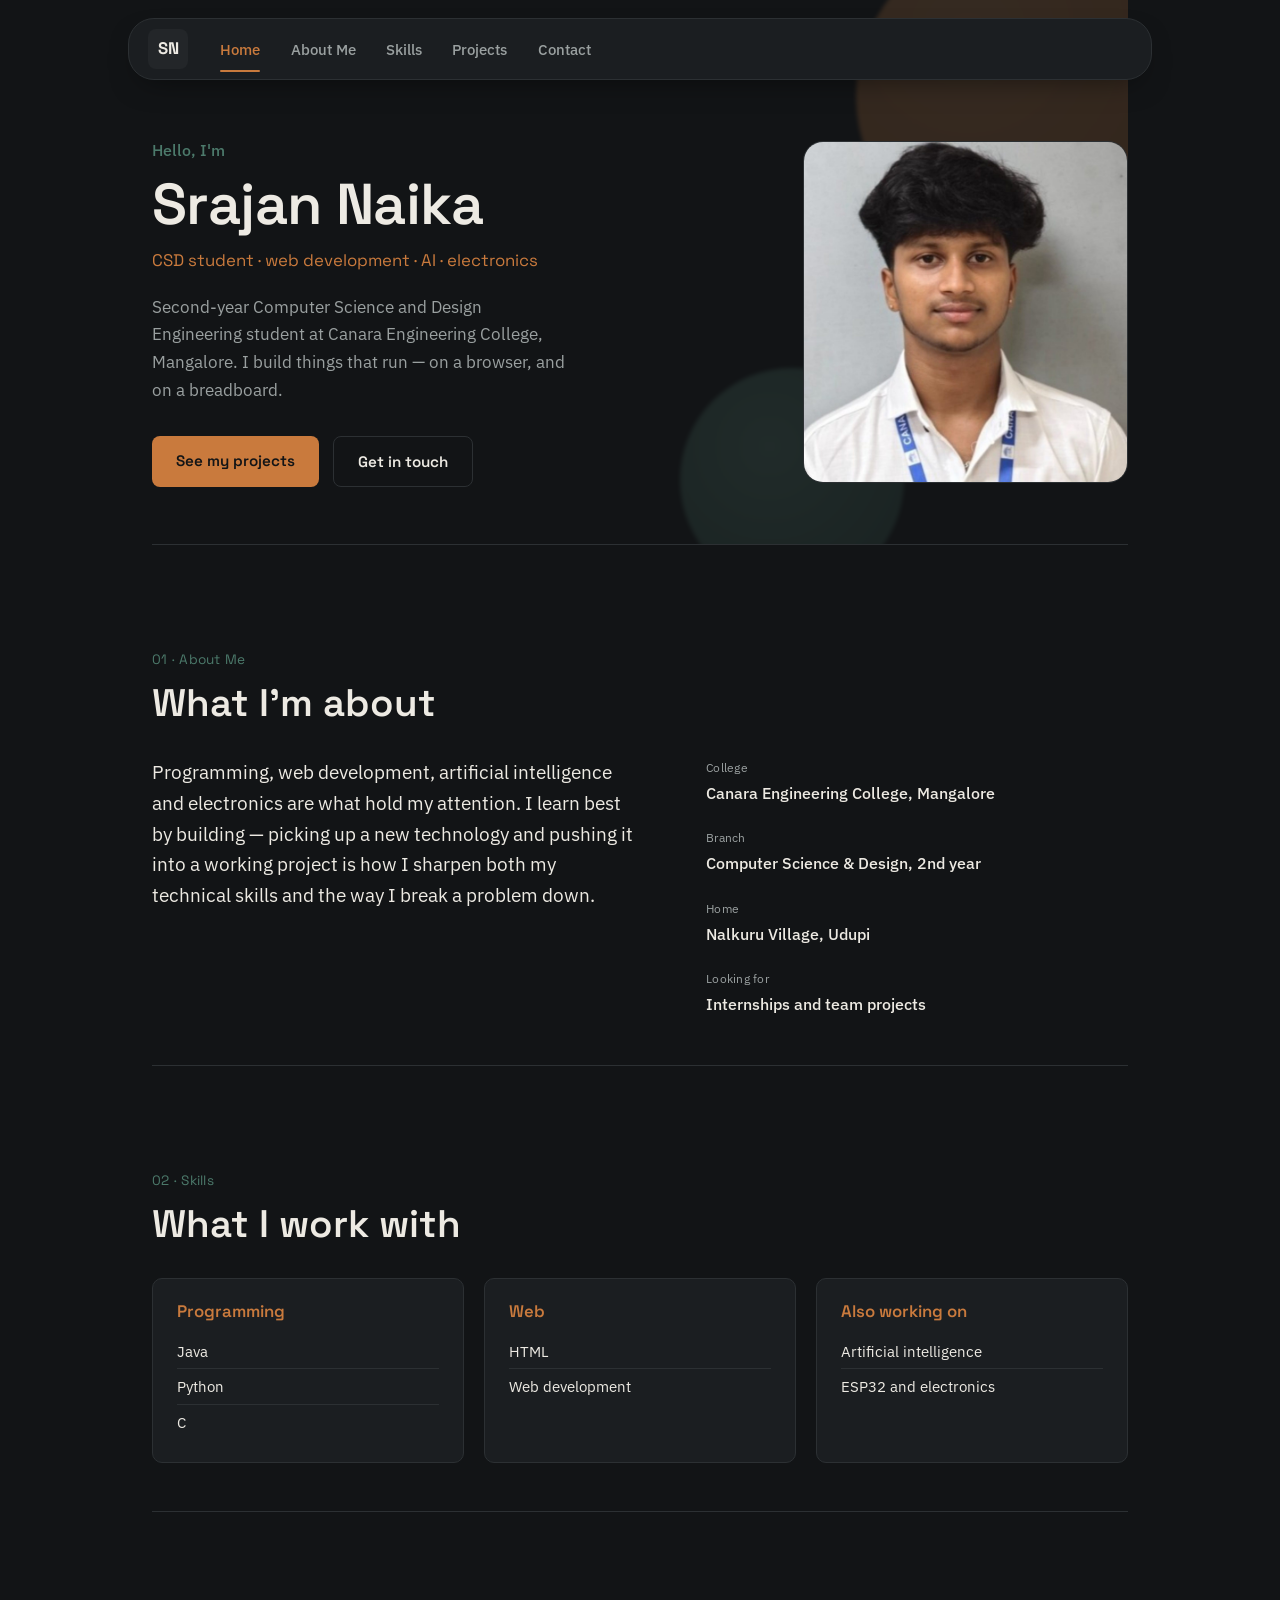
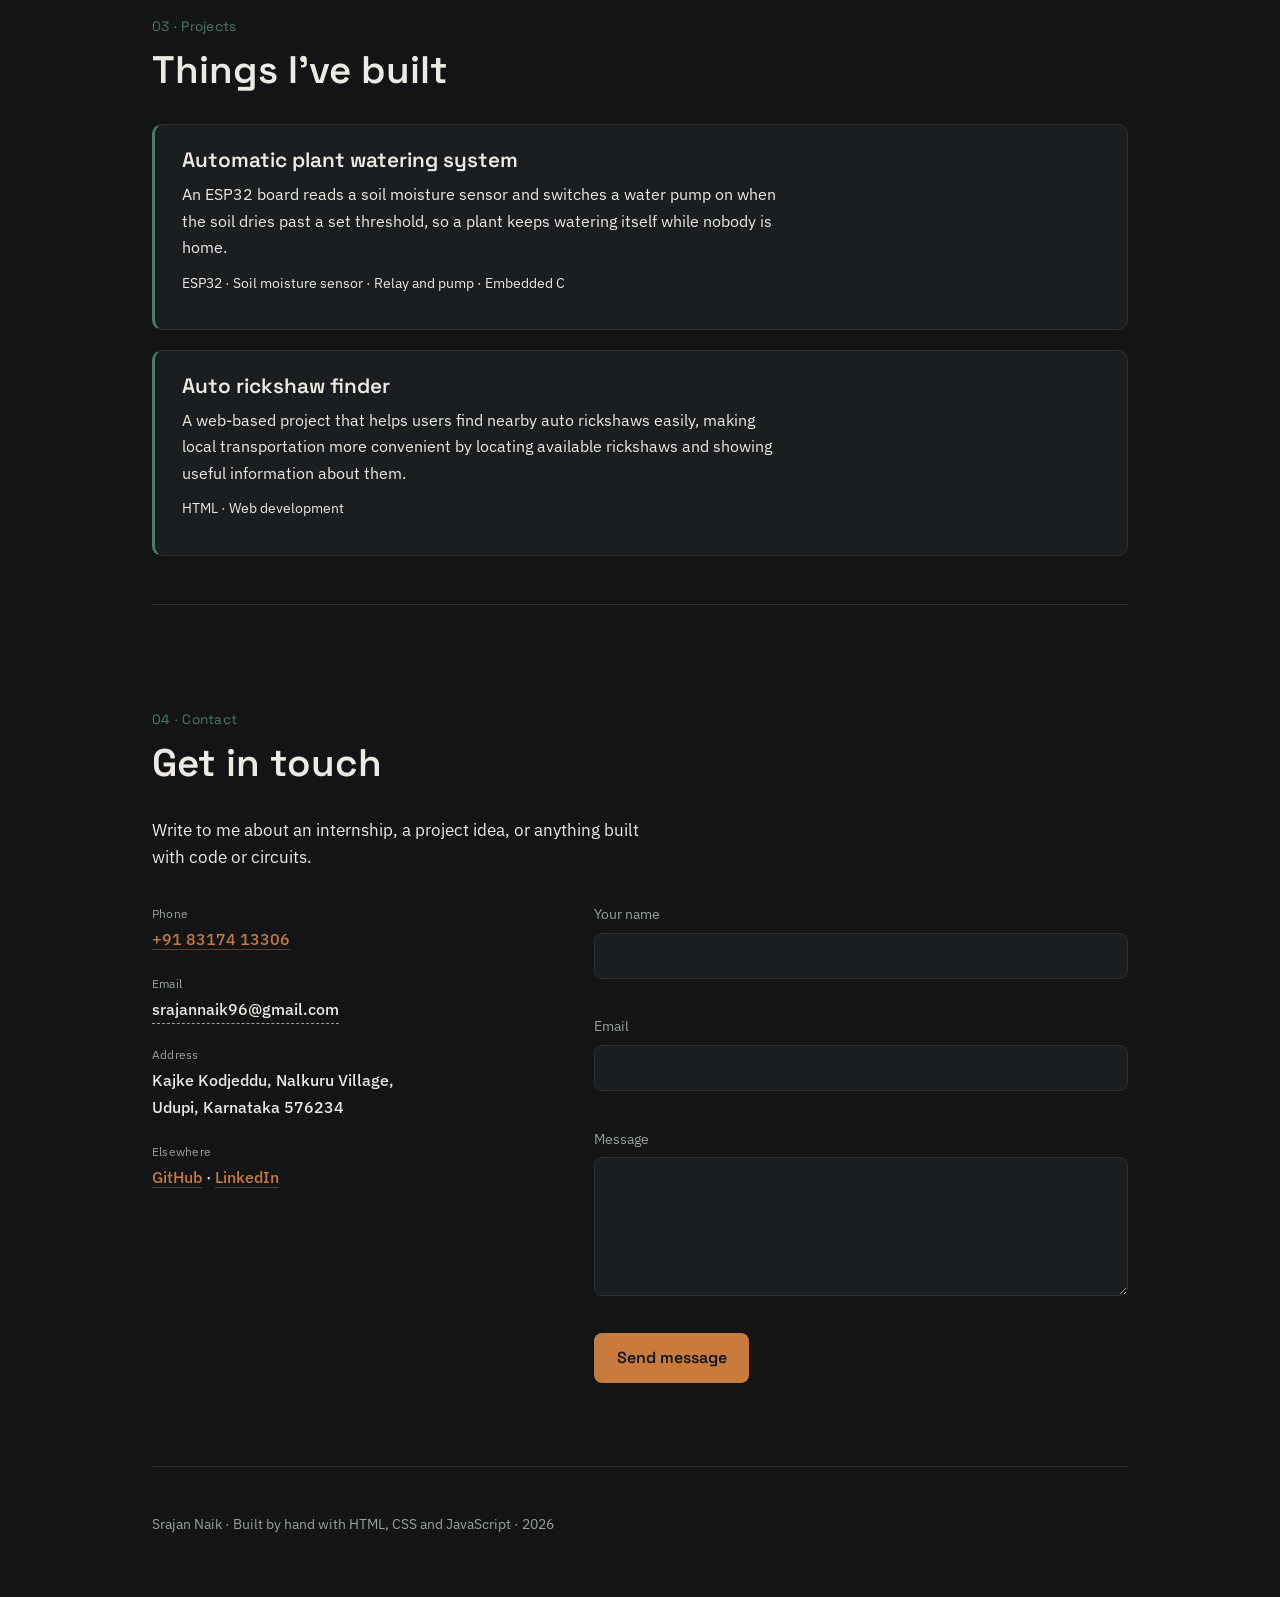
==== webdev-L2-Personal Portfolio/index.html @ 7e242147 "Add files via upload" ====
<!DOCTYPE html>
<html lang="en">

<head>
    <meta charset="UTF-8" />
    <meta name="viewport" content="width=device-width, initial-scale=1" />
    <title>Srajan Naik — Computer Science &amp; Design student</title>
    <meta name="description"
        content="Portfolio of Srajan Naik, second-year Computer Science and Design student at Canara Engineering College, Mangalore. Web development, AI and electronics projects." />
    <link rel="preconnect" href="https://fonts.googleapis.com" />
    <link rel="preconnect" href="https://fonts.gstatic.com" crossorigin />
    <link
        href="https://fonts.googleapis.com/css2?family=Space+Grotesk:wght@500;600;700&family=IBM+Plex+Sans:wght@400;500;600&display=swap"
        rel="stylesheet" />
    <link rel="stylesheet" href="style.css" />
</head>

<body>

    <a class="skip" href="#home">Skip to content</a>

    <!-- ============ FLOATING NAVBAR ============ -->
    <header class="navwrap">
        <nav class="navbar" aria-label="Main">
            <a class="brand" href="#home">SN</a>

            <ul class="navlinks" id="navlinks">
                <li><a href="#home" class="active">Home</a></li>
                <li><a href="#about">About Me</a></li>
                <li><a href="#skills">Skills</a></li>
                <li><a href="#projects">Projects</a></li>
                <li><a href="#contact">Contact</a></li>
            </ul>

            <button class="menu-btn" id="menuBtn" aria-expanded="false" aria-controls="navlinks">
                <span class="bar"></span><span class="bar"></span><span class="bar"></span>
                <span class="sr">Menu</span>
            </button>
        </nav>
    </header>

    <main>

        <!-- ============ HOME / HERO ============ -->
        <section id="home" class="hero">
            <div class="hero-blob" aria-hidden="true">
                <span class="blob blob-a"></span>
                <span class="blob blob-b"></span>
            </div>

            <div class="hero-grid">
                <div class="hero-text">
                    <p class="hello">Hello, I'm</p>
                    <h1 class="hero-name">Srajan Naika</h1>
                    <p class="hero-role">CSD student · web development · AI · electronics</p>
                    <p class="hero-sub">
                        Second-year Computer Science and Design Engineering student at Canara
                        Engineering College, Mangalore. I build things that run — on a browser,
                        and on a breadboard.
                    </p>
                    <div class="hero-actions">
                        <a class="cta" href="#projects">See my projects</a>
                        <a class="cta ghost" href="#contact">Get in touch</a>
                    </div>
                </div>

                <img class="hero-photo" src="image.jpeg" alt="Portrait of Srajan Naika" />
            </div>
        </section>

        <!-- ============ ABOUT ============ -->
        <section id="about">
            <p class="eyebrow">01 · About Me</p>
            <h2>What I'm about</h2>
            <div class="about-grid">
                <p class="lede">
                    Programming, web development, artificial intelligence and electronics
                    are what hold my attention. I learn best by building — picking up a new
                    technology and pushing it into a working project is how I sharpen both
                    my technical skills and the way I break a problem down.
                </p>
                <dl class="facts">
                    <div>
                        <dt>College</dt>
                        <dd>Canara Engineering College, Mangalore</dd>
                    </div>
                    <div>
                        <dt>Branch</dt>
                        <dd>Computer Science &amp; Design, 2nd year</dd>
                    </div>
                    <div>
                        <dt>Home</dt>
                        <dd>Nalkuru Village, Udupi</dd>
                    </div>
                    <div>
                        <dt>Looking for</dt>
                        <dd>Internships and team projects</dd>
                    </div>
                </dl>
            </div>
        </section>

        <!-- ============ SKILLS ============ -->
        <section id="skills">
            <p class="eyebrow">02 · Skills</p>
            <h2>What I work with</h2>
            <div class="skill-grid">
                <article class="skill-card">
                    <h3>Programming</h3>
                    <ul>
                        <li>Java</li>
                        <li>Python</li>
                        <li>C</li>
                    </ul>
                </article>
                <article class="skill-card">
                    <h3>Web</h3>
                    <ul>
                        <li>HTML</li>
                        <li>Web development</li>
                    </ul>
                </article>
                <article class="skill-card">
                    <h3>Also working on</h3>
                    <ul>
                        <li>Artificial intelligence</li>
                        <li>ESP32 and electronics</li>
                    </ul>
                </article>
            </div>
        </section>

        <!-- ============ PROJECTS ============ -->
        <section id="projects">
            <p class="eyebrow">03 · Projects</p>
            <h2>Things I've built</h2>

            <ol class="projects">
                <li class="project">
                    <h3>Automatic plant watering system</h3>
                    <p>An ESP32 board reads a soil moisture sensor and switches a water pump
                        on when the soil dries past a set threshold, so a plant keeps watering
                        itself while nobody is home.</p>
                    <p class="stack">ESP32 · Soil moisture sensor · Relay and pump · Embedded C</p>
                </li>

                <li class="project">
                    <h3>Auto rickshaw finder</h3>
                    <p>A web-based project that helps users find nearby auto rickshaws
                        easily, making local transportation more convenient by locating
                        available rickshaws and showing useful information about them.</p>
                    <p class="stack">HTML · Web development</p>
                </li>

                <!-- ADD MORE PROJECTS: copy this block, fill it in, delete the comment markers
      <li class="project">
        <h3>Project name</h3>
        <p>One or two sentences on what it does and who it is for.</p>
        <p class="stack">Tools · you · used</p>
        <a class="go" href="https://github.com/yourusername/repo">View code</a>
      </li>
      -->
            </ol>
        </section>

        <!-- ============ CONTACT ============ -->
        <section id="contact">
            <p class="eyebrow">04 · Contact</p>
            <h2>Get in touch</h2>
            <p class="lede small">Write to me about an internship, a project idea, or anything built with code or
                circuits.</p>

            <div class="contact-grid">
                <dl class="facts">
                    <div>
                        <dt>Phone</dt>
                        <dd><a href="tel:+918317413306">+91 83174 13306</a></dd>
                    </div>
                    <div>
                        <dt>Email</dt>
                        <dd><button class="mail" id="copyMail"
                                data-mail="srajannaik96@gmail.com">srajannaik96@gmail.com</button></dd>
                    </div>
                    <div>
                        <dt>Address</dt>
                        <dd>Kajke Kodjeddu, Nalkuru Village,<br />Udupi, Karnataka 576234</dd>
                    </div>
                    <div>
                        <dt>Elsewhere</dt>
                        <dd><a href="https://github.com/Srajan-Naik">GitHub</a> · <a
                                href="https://www.linkedin.com/in/srajan-naika-69b768383/">LinkedIn</a></dd>
                    </div>
                </dl>

                <form class="form" id="contactForm" novalidate>
                    <label>Your name
                        <input type="text" name="name" required />
                        <span class="err" data-for="name"></span>
                    </label>
                    <label>Email
                        <input type="email" name="email" required />
                        <span class="err" data-for="email"></span>
                    </label>
                    <label>Message
                        <textarea name="message" rows="5" required></textarea>
                        <span class="err" data-for="message"></span>
                    </label>
                    <button type="submit" class="send">Send message</button>
                    <p class="status" id="formStatus" role="status"></p>
                </form>
            </div>
        </section>

        <footer>
            <p>Srajan Naik · Built by hand with HTML, CSS and JavaScript · 2026</p>
        </footer>
    </main>

    <script src="script.js"></script>
</body>

</html>
---- webdev-L2-Personal Portfolio/style.css ----
/* ============================================================
   Portfolio stylesheet — PCB / circuit-inspired dark theme
   Palette: ink #121416 · panel #1B1E21 · copper #C97A3D
            circuit #4C7A6B · paper #EDEAE3 · muted #9AA0A0
   Type: Space Grotesk (headings) + IBM Plex Sans (body)
   ============================================================ */

:root {
    --ink: #121416;
    --panel: #1B1E21;
    --panel-2: #232629;
    --copper: #C97A3D;
    --circuit: #4C7A6B;
    --paper: #EDEAE3;
    --muted: #9AA0A0;
    --line: #2C3033;

    --nav-h: 4.5rem;
    --radius: 10px;
    --radius-lg: 26px;
}

* {
    box-sizing: border-box
}

html {
    scroll-behavior: smooth;
    scroll-padding-top: 6.5rem
}

body {
    margin: 0;
    background: var(--ink);
    color: var(--paper);
    font-family: "IBM Plex Sans", system-ui, -apple-system, Segoe UI, Roboto, sans-serif;
    font-size: 1rem;
    line-height: 1.65;
    -webkit-font-smoothing: antialiased;
}

h1,
h2,
h3 {
    font-family: "Space Grotesk", system-ui, sans-serif;
    font-weight: 600;
    line-height: 1.15;
    margin: 0;
}

a {
    color: var(--copper);
    text-decoration: none;
    border-bottom: 1px solid rgba(201, 122, 61, .4)
}

a:hover {
    border-bottom-color: var(--copper)
}

:focus-visible {
    outline: 2px solid var(--copper);
    outline-offset: 3px
}

.sr,
.skip {
    position: absolute;
    width: 1px;
    height: 1px;
    overflow: hidden;
    clip: rect(0 0 0 0)
}

.skip:focus {
    position: fixed;
    top: .6rem;
    left: .6rem;
    width: auto;
    height: auto;
    clip: auto;
    background: var(--paper);
    color: var(--ink);
    padding: .5rem .9rem;
    z-index: 60;
    border-radius: 6px;
}

/* ---------------- Floating navbar ---------------- */

.navwrap {
    position: fixed;
    top: 1.1rem;
    left: 0;
    right: 0;
    display: flex;
    justify-content: center;
    z-index: 50;
    padding: 0 1.2rem;
}

.navbar {
    width: 100%;
    max-width: 64rem;
    display: flex;
    align-items: center;
    gap: 1.5rem;
    background: var(--panel);
    border: 1px solid var(--line);
    border-radius: var(--radius-lg);
    padding: .65rem .9rem .65rem 1.2rem;
    box-shadow: 0 12px 30px -14px rgba(0, 0, 0, .55);
}

.brand {
    font-family: "Space Grotesk", sans-serif;
    font-weight: 700;
    font-size: 1.05rem;
    color: var(--paper);
    border: 0;
    width: 2.5rem;
    height: 2.5rem;
    border-radius: 8px;
    display: flex;
    align-items: center;
    justify-content: center;
    background: var(--panel-2);
}

.brand:hover {
    color: var(--copper)
}

.navlinks {
    list-style: none;
    display: flex;
    gap: 1.9rem;
    margin: 0 0 0 .5rem;
    padding: 0;
    flex: 1;
}

.navlinks a {
    color: var(--muted);
    border: 0;
    font-size: .95rem;
    font-weight: 500;
    padding: .3rem 0;
    position: relative;
}

.navlinks a:hover {
    color: var(--paper)
}

.navlinks a.active {
    color: var(--copper)
}

.navlinks a.active::after {
    content: "";
    position: absolute;
    left: 0;
    right: 0;
    bottom: -.5rem;
    height: 2px;
    background: var(--copper);
    border-radius: 2px;
}

.menu-btn {
    display: none;
    background: var(--panel-2);
    border: 1px solid var(--line);
    border-radius: 8px;
    width: 2.5rem;
    height: 2.5rem;
    cursor: pointer;
    align-items: center;
    justify-content: center;
    flex-direction: column;
    gap: 4px;
}

.menu-btn .bar {
    width: 1.1rem;
    height: 2px;
    background: var(--paper);
    border-radius: 2px
}

/* ---------------- Main / sections ---------------- */

main {
    max-width: 64rem;
    margin: 0 auto;
    padding: 0 1.5rem
}

section {
    padding: 6.5rem 0 3rem
}

section+section {
    border-top: 1px solid var(--line)
}

.eyebrow {
    margin: 0 0 .6rem;
    color: var(--circuit);
    font-size: .85rem;
    font-family: "Space Grotesk", sans-serif;
    letter-spacing: .02em;
}

h2 {
    font-size: clamp(1.7rem, 3.2vw, 2.4rem);
    margin-bottom: 2rem
}

.lede {
    font-size: 1.2rem;
    line-height: 1.6;
    max-width: 44ch;
    margin: 0
}

.lede.small {
    font-size: 1.05rem;
    max-width: 50ch;
    margin-bottom: 2rem
}

/* ---------------- Hero ---------------- */

.hero {
    position: relative;
    overflow: hidden;
    padding-top: calc(var(--nav-h) + 3.5rem);
    min-height: 34rem;
    display: flex;
    align-items: center;
    border-top: 0 !important;
}

.hero-blob {
    position: absolute;
    inset: 0;
    z-index: 0;
    pointer-events: none
}

.blob {
    position: absolute;
    border-radius: 50%;
    filter: blur(2px);
}

.blob-a {
    width: 20rem;
    height: 20rem;
    background: radial-gradient(circle at 35% 30%, #D89257, var(--copper) 70%);
    opacity: .18;
    top: -4rem;
    right: -3rem;
}

.blob-b {
    width: 14rem;
    height: 14rem;
    background: radial-gradient(circle at 40% 35%, #6FA491, var(--circuit) 70%);
    opacity: .16;
    bottom: -3rem;
    right: 14rem;
}

.hero-grid {
    position: relative;
    z-index: 1;
    display: grid;
    grid-template-columns: 1.3fr .7fr;
    gap: 3rem;
    align-items: center;
    width: 100%;
}

.hello {
    margin: 0 0 .5rem;
    color: var(--circuit);
    font-weight: 500
}

.hero-name {
    font-size: clamp(2.4rem, 6vw, 3.6rem);
    letter-spacing: -.01em;
    margin-bottom: .6rem
}

.hero-role {
    color: var(--copper);
    font-family: "Space Grotesk", sans-serif;
    font-size: 1.05rem;
    margin: 0 0 1.2rem
}

.hero-sub {
    color: var(--muted);
    max-width: 42ch;
    margin: 0 0 2rem;
    font-size: 1.05rem
}

.hero-actions {
    display: flex;
    flex-wrap: wrap;
    gap: .9rem
}

.cta {
    display: inline-block;
    border: 0;
    border-radius: 8px;
    background: var(--copper);
    color: var(--ink);
    font-weight: 600;
    padding: .75rem 1.5rem;
    font-family: "Space Grotesk", sans-serif;
    font-size: .95rem;
}

.cta:hover {
    background: #DB8A4A
}

.cta.ghost {
    background: transparent;
    border: 1px solid var(--line);
    color: var(--paper)
}

.cta.ghost:hover {
    border-color: var(--copper);
    color: var(--copper)
}

.hero-photo {
    width: 100%;
    aspect-ratio: 1/1.05;
    object-fit: cover;
    object-position: center top;
    border-radius: 20px;
    border: 1px solid var(--line);
}

/* ---------------- About ---------------- */

.about-grid {
    display: grid;
    grid-template-columns: 1.2fr 1fr;
    gap: 3rem;
    align-items: start
}

.facts {
    display: grid;
    gap: 1.3rem;
    margin: 0
}

.facts dt {
    font-size: .78rem;
    color: var(--muted);
    letter-spacing: .02em;
    margin-bottom: .15rem
}

.facts dd {
    margin: 0;
    font-weight: 500
}

/* ---------------- Skills ---------------- */

.skill-grid {
    display: grid;
    gap: 1.25rem;
    grid-template-columns: repeat(auto-fit, minmax(13rem, 1fr))
}

.skill-card {
    background: var(--panel);
    border: 1px solid var(--line);
    border-radius: var(--radius);
    padding: 1.4rem 1.5rem;
}

.skill-card h3 {
    font-size: 1.05rem;
    margin-bottom: .8rem;
    color: var(--copper)
}

.skill-card ul {
    list-style: none;
    margin: 0;
    padding: 0
}

.skill-card li {
    padding: .3rem 0;
    border-bottom: 1px solid var(--line);
    font-size: .95rem
}

.skill-card li:last-child {
    border-bottom: 0
}

/* ---------------- Projects ---------------- */

.projects {
    list-style: none;
    margin: 0;
    padding: 0;
    display: grid;
    gap: 1.25rem
}

.project {
    background: var(--panel);
    border: 1px solid var(--line);
    border-left: 3px solid var(--circuit);
    border-radius: var(--radius);
    padding: 1.5rem 1.7rem;
}

.project h3 {
    font-size: 1.3rem;
    margin-bottom: .5rem
}

.project p {
    margin: 0 0 .7rem;
    max-width: 60ch;
    color: var(--paper)
}

.stack {
    font-size: .85rem;
    color: var(--muted)
}

.go {
    font-size: .9rem;
    font-weight: 500
}

/* ---------------- Contact ---------------- */

.contact-grid {
    display: grid;
    grid-template-columns: .85fr 1.15fr;
    gap: 3rem;
    align-items: start
}

.mail {
    font: inherit;
    font-weight: 500;
    color: var(--paper);
    background: none;
    cursor: pointer;
    border: 0;
    border-bottom: 1px dashed var(--muted);
    padding: 0;
}

.mail:hover {
    border-bottom-color: var(--copper);
    color: var(--copper)
}

.form {
    display: grid;
    gap: 1.1rem
}

.form label {
    display: grid;
    gap: .4rem;
    font-size: .88rem;
    color: var(--muted)
}

.form input,
.form textarea {
    font: inherit;
    color: var(--paper);
    background: var(--panel);
    border: 1px solid var(--line);
    border-radius: 8px;
    padding: .65rem .8rem;
    width: 100%;
}

.form input:focus,
.form textarea:focus {
    border-color: var(--copper)
}

.err {
    color: #E08A6B;
    font-size: .8rem;
    min-height: 1em
}

.send {
    font: inherit;
    font-weight: 600;
    cursor: pointer;
    background: var(--copper);
    color: var(--ink);
    border: 0;
    border-radius: 8px;
    padding: .75rem 1.4rem;
    justify-self: start;
    font-family: "Space Grotesk", sans-serif;
}

.send:hover {
    background: #DB8A4A
}

.status {
    font-size: .9rem;
    color: var(--circuit);
    min-height: 1.2em;
    margin: 0
}

footer {
    padding: 2rem 0 3rem;
    border-top: 1px solid var(--line);
    color: var(--muted);
    font-size: .85rem
}

/* ---------------- Mobile ---------------- */

@media (max-width:820px) {
    .navlinks {
        display: none;
        position: absolute;
        top: calc(100% + .6rem);
        left: 0;
        right: 0;
        flex-direction: column;
        gap: 0;
        background: var(--panel);
        border: 1px solid var(--line);
        border-radius: 14px;
        padding: .5rem;
    }

    .navlinks.open {
        display: flex
    }

    .navlinks a {
        padding: .7rem .6rem;
        border-radius: 8px
    }

    .navlinks a.active::after {
        display: none
    }

    .navlinks a.active {
        background: var(--panel-2)
    }

    .menu-btn {
        display: flex
    }

    .hero-grid {
        grid-template-columns: 1fr
    }

    .hero-photo {
        max-width: 14rem;
        margin: 0 auto;
        order: -1
    }

    .hero {
        text-align: center;
        padding-top: calc(var(--nav-h) + 2rem)
    }

    .hero-actions {
        justify-content: center
    }

    .hero-sub {
        margin-left: auto;
        margin-right: auto
    }

    .about-grid,
    .contact-grid {
        grid-template-columns: 1fr;
        gap: 2rem
    }
}

@media (prefers-reduced-motion:reduce) {
    html {
        scroll-behavior: auto
    }

    * {
        transition: none !important;
        animation: none !important
    }
}
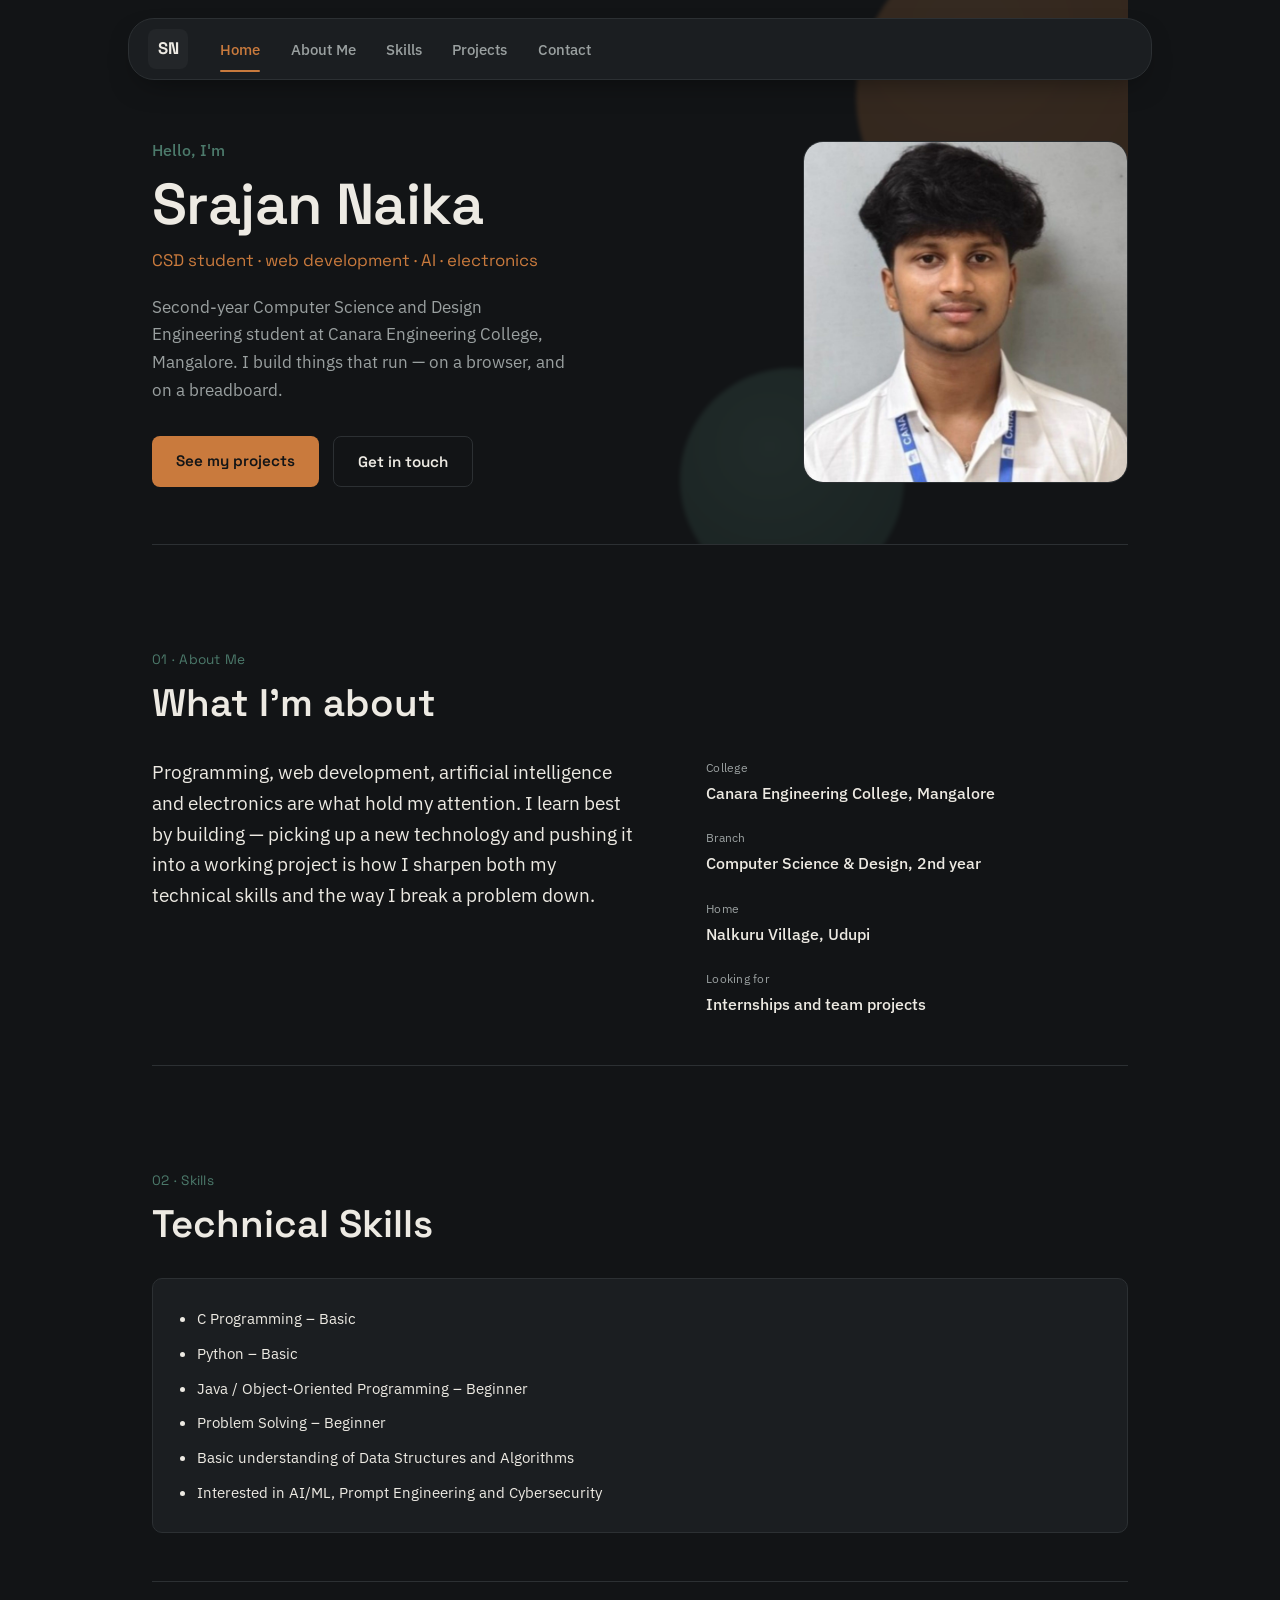
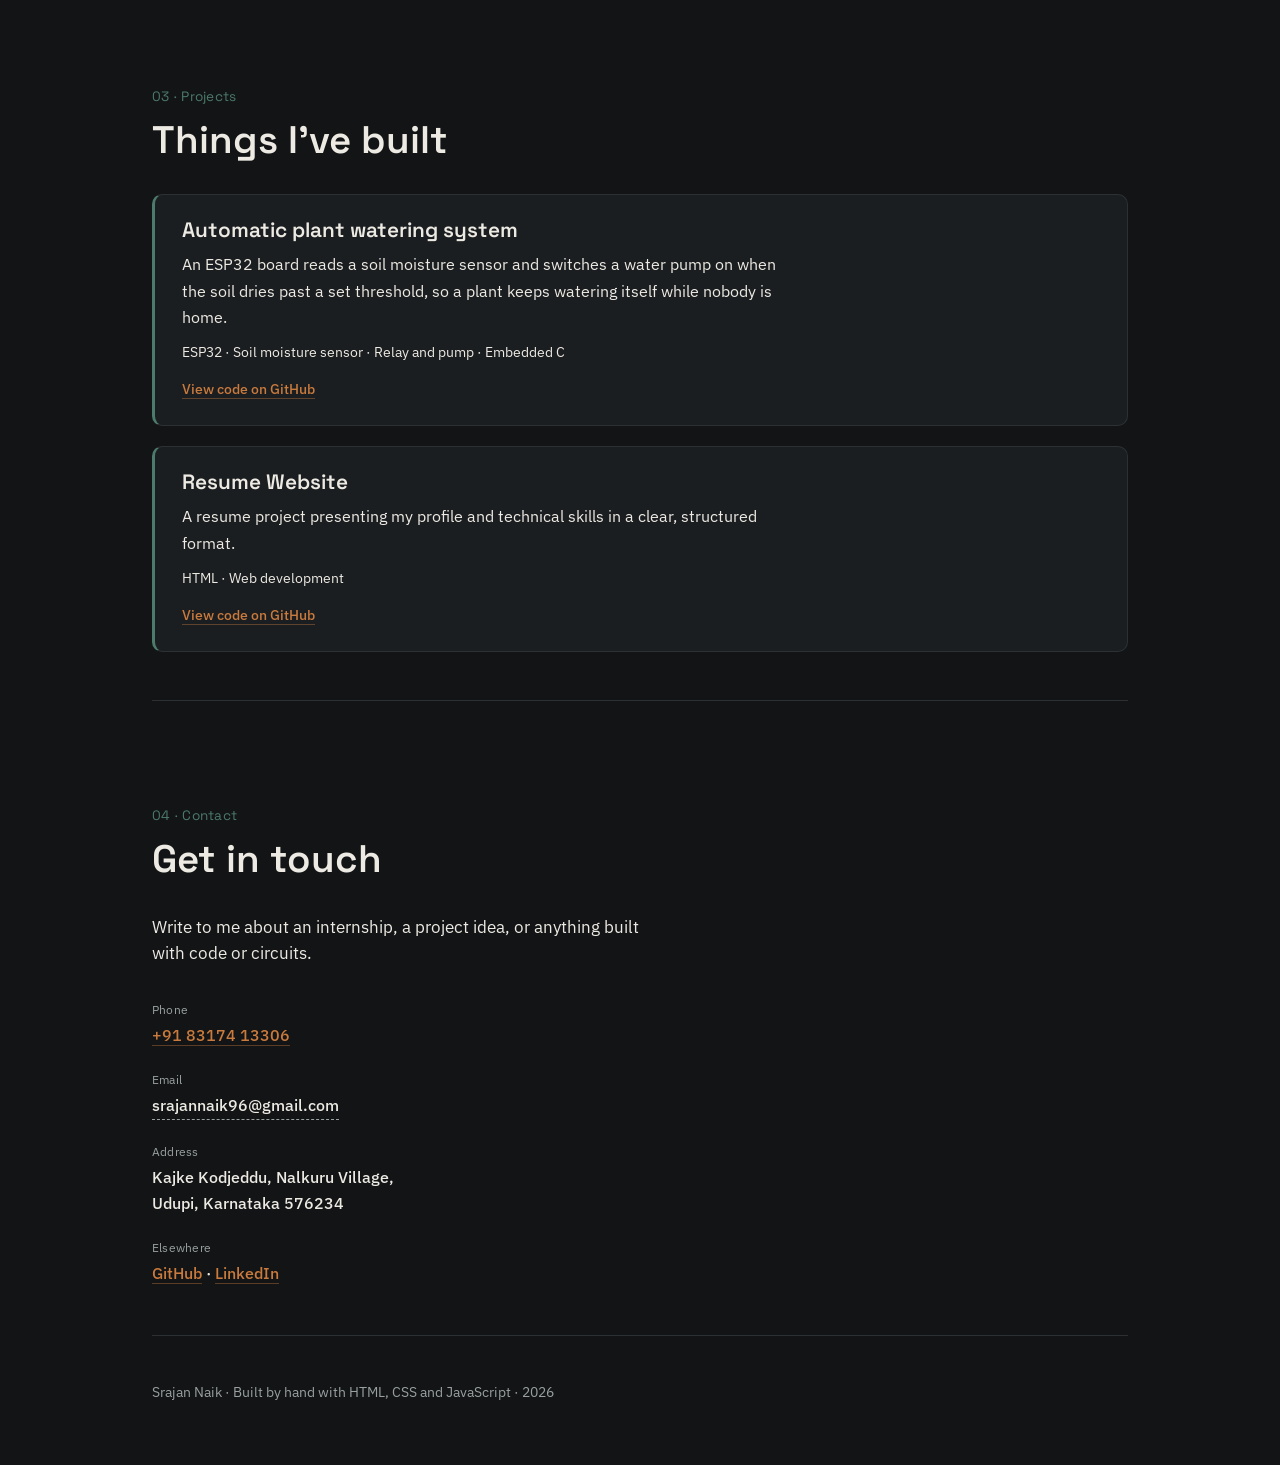
==== commit 284c682c: "Add files via upload" ====
--- a/webdev-L2-Personal Portfolio/index.html
+++ b/webdev-L2-Personal Portfolio/index.html
@@ -4,22 +4,27 @@
 <head>
     <meta charset="UTF-8" />
     <meta name="viewport" content="width=device-width, initial-scale=1" />
+
     <title>Srajan Naik — Computer Science &amp; Design student</title>
+
     <meta name="description"
         content="Portfolio of Srajan Naik, second-year Computer Science and Design student at Canara Engineering College, Mangalore. Web development, AI and electronics projects." />
+
     <link rel="preconnect" href="https://fonts.googleapis.com" />
     <link rel="preconnect" href="https://fonts.gstatic.com" crossorigin />
+
     <link
         href="https://fonts.googleapis.com/css2?family=Space+Grotesk:wght@500;600;700&family=IBM+Plex+Sans:wght@400;500;600&display=swap"
         rel="stylesheet" />
+
     <link rel="stylesheet" href="style.css" />
 </head>
 
 <body>
 
+    <!-- NAVIGATION -->
     <a class="skip" href="#home">Skip to content</a>
 
-    <!-- ============ FLOATING NAVBAR ============ -->
     <header class="navwrap">
         <nav class="navbar" aria-label="Main">
             <a class="brand" href="#home">SN</a>
@@ -33,7 +38,9 @@
             </ul>
 
             <button class="menu-btn" id="menuBtn" aria-expanded="false" aria-controls="navlinks">
-                <span class="bar"></span><span class="bar"></span><span class="bar"></span>
+                <span class="bar"></span>
+                <span class="bar"></span>
+                <span class="bar"></span>
                 <span class="sr">Menu</span>
             </button>
         </nav>
@@ -41,23 +48,31 @@
 
     <main>
 
-        <!-- ============ HOME / HERO ============ -->
+        <!-- HOME / HERO -->
         <section id="home" class="hero">
+
             <div class="hero-blob" aria-hidden="true">
                 <span class="blob blob-a"></span>
                 <span class="blob blob-b"></span>
             </div>
 
             <div class="hero-grid">
+
                 <div class="hero-text">
                     <p class="hello">Hello, I'm</p>
+
                     <h1 class="hero-name">Srajan Naika</h1>
-                    <p class="hero-role">CSD student · web development · AI · electronics</p>
+
+                    <p class="hero-role">
+                        CSD student · web development · AI · electronics
+                    </p>
+
                     <p class="hero-sub">
-                        Second-year Computer Science and Design Engineering student at Canara
-                        Engineering College, Mangalore. I build things that run — on a browser,
-                        and on a breadboard.
-                    </p>
+                        Second-year Computer Science and Design Engineering
+                        student at Canara Engineering College, Mangalore.
+                        I build things that run — on a browser, and on a breadboard.
+                    </p>
+
                     <div class="hero-actions">
                         <a class="cta" href="#projects">See my projects</a>
                         <a class="cta ghost" href="#contact">Get in touch</a>
@@ -65,158 +80,196 @@
                 </div>
 
                 <img class="hero-photo" src="image.jpeg" alt="Portrait of Srajan Naika" />
-            </div>
-        </section>
-
-        <!-- ============ ABOUT ============ -->
+
+            </div>
+        </section>
+
+        <!-- ABOUT ME -->
         <section id="about">
+
             <p class="eyebrow">01 · About Me</p>
             <h2>What I'm about</h2>
+
             <div class="about-grid">
+
                 <p class="lede">
-                    Programming, web development, artificial intelligence and electronics
-                    are what hold my attention. I learn best by building — picking up a new
-                    technology and pushing it into a working project is how I sharpen both
-                    my technical skills and the way I break a problem down.
+                    Programming, web development, artificial intelligence
+                    and electronics are what hold my attention. I learn
+                    best by building — picking up a new technology and
+                    pushing it into a working project is how I sharpen
+                    both my technical skills and the way I break a problem down.
                 </p>
+
                 <dl class="facts">
+
                     <div>
                         <dt>College</dt>
                         <dd>Canara Engineering College, Mangalore</dd>
                     </div>
+
                     <div>
                         <dt>Branch</dt>
                         <dd>Computer Science &amp; Design, 2nd year</dd>
                     </div>
+
                     <div>
                         <dt>Home</dt>
                         <dd>Nalkuru Village, Udupi</dd>
                     </div>
+
                     <div>
                         <dt>Looking for</dt>
                         <dd>Internships and team projects</dd>
                     </div>
+
                 </dl>
             </div>
         </section>
 
-        <!-- ============ SKILLS ============ -->
+        <!-- TECHNICAL SKILLS -->
         <section id="skills">
+
             <p class="eyebrow">02 · Skills</p>
-            <h2>What I work with</h2>
+            <h2>Technical Skills</h2>
+
             <div class="skill-grid">
-                <article class="skill-card">
-                    <h3>Programming</h3>
+
+                <article class="skill-card technical-skills-card">
                     <ul>
-                        <li>Java</li>
-                        <li>Python</li>
-                        <li>C</li>
+                        <li>C Programming – Basic</li>
+                        <li>Python – Basic</li>
+                        <li>Java / Object-Oriented Programming – Beginner</li>
+                        <li>Problem Solving – Beginner</li>
+                        <li>Basic understanding of Data Structures and Algorithms</li>
+                        <li>Interested in AI/ML, Prompt Engineering and Cybersecurity</li>
                     </ul>
                 </article>
-                <article class="skill-card">
-                    <h3>Web</h3>
-                    <ul>
-                        <li>HTML</li>
-                        <li>Web development</li>
-                    </ul>
-                </article>
-                <article class="skill-card">
-                    <h3>Also working on</h3>
-                    <ul>
-                        <li>Artificial intelligence</li>
-                        <li>ESP32 and electronics</li>
-                    </ul>
-                </article>
-            </div>
-        </section>
-
-        <!-- ============ PROJECTS ============ -->
+
+            </div>
+        </section>
+
+        <!-- PROJECTS -->
         <section id="projects">
+
             <p class="eyebrow">03 · Projects</p>
             <h2>Things I've built</h2>
 
             <ol class="projects">
+
+                <!-- PLANTATION PROJECT -->
                 <li class="project">
+
                     <h3>Automatic plant watering system</h3>
-                    <p>An ESP32 board reads a soil moisture sensor and switches a water pump
-                        on when the soil dries past a set threshold, so a plant keeps watering
-                        itself while nobody is home.</p>
-                    <p class="stack">ESP32 · Soil moisture sensor · Relay and pump · Embedded C</p>
+
+                    <p>
+                        An ESP32 board reads a soil moisture sensor and
+                        switches a water pump on when the soil dries past
+                        a set threshold, so a plant keeps watering itself
+                        while nobody is home.
+                    </p>
+
+                    <p class="stack">
+                        ESP32 · Soil moisture sensor · Relay and pump · Embedded C
+                    </p>
+
+                    <a class="go" href="https://github.com/shivarajakoti01/Agresense-.git" target="_blank"
+                        rel="noopener noreferrer">
+                        View code on GitHub
+                    </a>
+
                 </li>
 
+                <!-- RESUME PROJECT -->
                 <li class="project">
-                    <h3>Auto rickshaw finder</h3>
-                    <p>A web-based project that helps users find nearby auto rickshaws
-                        easily, making local transportation more convenient by locating
-                        available rickshaws and showing useful information about them.</p>
+
+                    <h3>Resume Website</h3>
+
+                    <p>
+                        A resume project presenting my profile and technical
+                        skills in a clear, structured format.
+                    </p>
+
                     <p class="stack">HTML · Web development</p>
+
+                    <a class="go" href="https://github.com/Srajan-Naik/Resume" target="_blank"
+                        rel="noopener noreferrer">
+                        View code on GitHub
+                    </a>
+
                 </li>
 
-                <!-- ADD MORE PROJECTS: copy this block, fill it in, delete the comment markers
-      <li class="project">
-        <h3>Project name</h3>
-        <p>One or two sentences on what it does and who it is for.</p>
-        <p class="stack">Tools · you · used</p>
-        <a class="go" href="https://github.com/yourusername/repo">View code</a>
-      </li>
-      -->
             </ol>
         </section>
 
-        <!-- ============ CONTACT ============ -->
+        <!-- CONTACT -->
         <section id="contact">
+
             <p class="eyebrow">04 · Contact</p>
             <h2>Get in touch</h2>
-            <p class="lede small">Write to me about an internship, a project idea, or anything built with code or
-                circuits.</p>
-
-            <div class="contact-grid">
+
+            <p class="lede small">
+                Write to me about an internship, a project idea, or
+                anything built with code or circuits.
+            </p>
+
+            <div class="contact-grid contact-details-only">
+
                 <dl class="facts">
+
                     <div>
                         <dt>Phone</dt>
-                        <dd><a href="tel:+918317413306">+91 83174 13306</a></dd>
-                    </div>
+                        <dd>
+                            <a href="tel:+918317413306">
+                                +91 83174 13306
+                            </a>
+                        </dd>
+                    </div>
+
                     <div>
                         <dt>Email</dt>
-                        <dd><button class="mail" id="copyMail"
-                                data-mail="srajannaik96@gmail.com">srajannaik96@gmail.com</button></dd>
-                    </div>
+                        <dd>
+                            <button class="mail" id="copyMail" data-mail="srajannaik96@gmail.com">
+                                srajannaik96@gmail.com
+                            </button>
+                        </dd>
+                    </div>
+
                     <div>
                         <dt>Address</dt>
-                        <dd>Kajke Kodjeddu, Nalkuru Village,<br />Udupi, Karnataka 576234</dd>
-                    </div>
+                        <dd>
+                            Kajke Kodjeddu, Nalkuru Village,<br>
+                            Udupi, Karnataka 576234
+                        </dd>
+                    </div>
+
                     <div>
                         <dt>Elsewhere</dt>
-                        <dd><a href="https://github.com/Srajan-Naik">GitHub</a> · <a
-                                href="https://www.linkedin.com/in/srajan-naika-69b768383/">LinkedIn</a></dd>
-                    </div>
+                        <dd>
+                            <a href="https://github.com/Srajan-Naik" target="_blank"
+                                rel="noopener noreferrer">GitHub</a>
+
+                            ·
+
+                            <a href="https://www.linkedin.com/in/srajan-naika-69b768383/" target="_blank"
+                                rel="noopener noreferrer">LinkedIn</a>
+                        </dd>
+                    </div>
+
                 </dl>
-
-                <form class="form" id="contactForm" novalidate>
-                    <label>Your name
-                        <input type="text" name="name" required />
-                        <span class="err" data-for="name"></span>
-                    </label>
-                    <label>Email
-                        <input type="email" name="email" required />
-                        <span class="err" data-for="email"></span>
-                    </label>
-                    <label>Message
-                        <textarea name="message" rows="5" required></textarea>
-                        <span class="err" data-for="message"></span>
-                    </label>
-                    <button type="submit" class="send">Send message</button>
-                    <p class="status" id="formStatus" role="status"></p>
-                </form>
-            </div>
-        </section>
-
+            </div>
+        </section>
+
+        <!-- FOOTER -->
         <footer>
-            <p>Srajan Naik · Built by hand with HTML, CSS and JavaScript · 2026</p>
+            <p>
+                Srajan Naik · Built by hand with HTML, CSS and JavaScript · 2026
+            </p>
         </footer>
+
     </main>
 
     <script src="script.js"></script>
+
 </body>
 
 </html>
--- a/webdev-L2-Personal Portfolio/style.css
+++ b/webdev-L2-Personal Portfolio/style.css
@@ -1,8 +1,5 @@
 /* ============================================================
    Portfolio stylesheet — PCB / circuit-inspired dark theme
-   Palette: ink #121416 · panel #1B1E21 · copper #C97A3D
-            circuit #4C7A6B · paper #EDEAE3 · muted #9AA0A0
-   Type: Space Grotesk (headings) + IBM Plex Sans (body)
    ============================================================ */
 
 :root {
@@ -21,19 +18,20 @@
 }
 
 * {
-    box-sizing: border-box
+    box-sizing: border-box;
 }
 
 html {
     scroll-behavior: smooth;
-    scroll-padding-top: 6.5rem
+    scroll-padding-top: 6.5rem;
 }
 
 body {
     margin: 0;
     background: var(--ink);
     color: var(--paper);
-    font-family: "IBM Plex Sans", system-ui, -apple-system, Segoe UI, Roboto, sans-serif;
+    font-family: "IBM Plex Sans", system-ui, -apple-system,
+        "Segoe UI", Roboto, sans-serif;
     font-size: 1rem;
     line-height: 1.65;
     -webkit-font-smoothing: antialiased;
@@ -51,16 +49,16 @@
 a {
     color: var(--copper);
     text-decoration: none;
-    border-bottom: 1px solid rgba(201, 122, 61, .4)
+    border-bottom: 1px solid rgba(201, 122, 61, .4);
 }
 
 a:hover {
-    border-bottom-color: var(--copper)
+    border-bottom-color: var(--copper);
 }
 
 :focus-visible {
     outline: 2px solid var(--copper);
-    outline-offset: 3px
+    outline-offset: 3px;
 }
 
 .sr,
@@ -69,7 +67,7 @@
     width: 1px;
     height: 1px;
     overflow: hidden;
-    clip: rect(0 0 0 0)
+    clip: rect(0 0 0 0);
 }
 
 .skip:focus {
@@ -86,7 +84,7 @@
     border-radius: 6px;
 }
 
-/* ---------------- Floating navbar ---------------- */
+/* ---------------- Navigation ---------------- */
 
 .navwrap {
     position: fixed;
@@ -128,7 +126,7 @@
 }
 
 .brand:hover {
-    color: var(--copper)
+    color: var(--copper);
 }
 
 .navlinks {
@@ -150,11 +148,11 @@
 }
 
 .navlinks a:hover {
-    color: var(--paper)
+    color: var(--paper);
 }
 
 .navlinks a.active {
-    color: var(--copper)
+    color: var(--copper);
 }
 
 .navlinks a.active::after {
@@ -186,23 +184,23 @@
     width: 1.1rem;
     height: 2px;
     background: var(--paper);
-    border-radius: 2px
-}
-
-/* ---------------- Main / sections ---------------- */
+    border-radius: 2px;
+}
+
+/* ---------------- Main sections ---------------- */
 
 main {
     max-width: 64rem;
     margin: 0 auto;
-    padding: 0 1.5rem
+    padding: 0 1.5rem;
 }
 
 section {
-    padding: 6.5rem 0 3rem
+    padding: 6.5rem 0 3rem;
 }
 
 section+section {
-    border-top: 1px solid var(--line)
+    border-top: 1px solid var(--line);
 }
 
 .eyebrow {
@@ -215,23 +213,23 @@
 
 h2 {
     font-size: clamp(1.7rem, 3.2vw, 2.4rem);
-    margin-bottom: 2rem
+    margin-bottom: 2rem;
 }
 
 .lede {
     font-size: 1.2rem;
     line-height: 1.6;
     max-width: 44ch;
-    margin: 0
+    margin: 0;
 }
 
 .lede.small {
     font-size: 1.05rem;
     max-width: 50ch;
-    margin-bottom: 2rem
-}
-
-/* ---------------- Hero ---------------- */
+    margin-bottom: 2rem;
+}
+
+/* ---------------- Home / Hero ---------------- */
 
 .hero {
     position: relative;
@@ -247,7 +245,7 @@
     position: absolute;
     inset: 0;
     z-index: 0;
-    pointer-events: none
+    pointer-events: none;
 }
 
 .blob {
@@ -259,7 +257,9 @@
 .blob-a {
     width: 20rem;
     height: 20rem;
-    background: radial-gradient(circle at 35% 30%, #D89257, var(--copper) 70%);
+    background: radial-gradient(circle at 35% 30%,
+            #D89257,
+            var(--copper) 70%);
     opacity: .18;
     top: -4rem;
     right: -3rem;
@@ -268,7 +268,9 @@
 .blob-b {
     width: 14rem;
     height: 14rem;
-    background: radial-gradient(circle at 40% 35%, #6FA491, var(--circuit) 70%);
+    background: radial-gradient(circle at 40% 35%,
+            #6FA491,
+            var(--circuit) 70%);
     opacity: .16;
     bottom: -3rem;
     right: 14rem;
@@ -287,33 +289,33 @@
 .hello {
     margin: 0 0 .5rem;
     color: var(--circuit);
-    font-weight: 500
+    font-weight: 500;
 }
 
 .hero-name {
     font-size: clamp(2.4rem, 6vw, 3.6rem);
     letter-spacing: -.01em;
-    margin-bottom: .6rem
+    margin-bottom: .6rem;
 }
 
 .hero-role {
     color: var(--copper);
     font-family: "Space Grotesk", sans-serif;
     font-size: 1.05rem;
-    margin: 0 0 1.2rem
+    margin: 0 0 1.2rem;
 }
 
 .hero-sub {
     color: var(--muted);
     max-width: 42ch;
     margin: 0 0 2rem;
-    font-size: 1.05rem
+    font-size: 1.05rem;
 }
 
 .hero-actions {
     display: flex;
     flex-wrap: wrap;
-    gap: .9rem
+    gap: .9rem;
 }
 
 .cta {
@@ -329,23 +331,23 @@
 }
 
 .cta:hover {
-    background: #DB8A4A
+    background: #DB8A4A;
 }
 
 .cta.ghost {
     background: transparent;
     border: 1px solid var(--line);
-    color: var(--paper)
+    color: var(--paper);
 }
 
 .cta.ghost:hover {
     border-color: var(--copper);
-    color: var(--copper)
+    color: var(--copper);
 }
 
 .hero-photo {
     width: 100%;
-    aspect-ratio: 1/1.05;
+    aspect-ratio: 1 / 1.05;
     object-fit: cover;
     object-position: center top;
     border-radius: 20px;
@@ -358,33 +360,33 @@
     display: grid;
     grid-template-columns: 1.2fr 1fr;
     gap: 3rem;
-    align-items: start
+    align-items: start;
 }
 
 .facts {
     display: grid;
     gap: 1.3rem;
-    margin: 0
+    margin: 0;
 }
 
 .facts dt {
     font-size: .78rem;
     color: var(--muted);
     letter-spacing: .02em;
-    margin-bottom: .15rem
+    margin-bottom: .15rem;
 }
 
 .facts dd {
     margin: 0;
-    font-weight: 500
-}
-
-/* ---------------- Skills ---------------- */
+    font-weight: 500;
+}
+
+/* ---------------- Technical Skills ---------------- */
 
 .skill-grid {
     display: grid;
     gap: 1.25rem;
-    grid-template-columns: repeat(auto-fit, minmax(13rem, 1fr))
+    grid-template-columns: repeat(auto-fit, minmax(13rem, 1fr));
 }
 
 .skill-card {
@@ -397,23 +399,41 @@
 .skill-card h3 {
     font-size: 1.05rem;
     margin-bottom: .8rem;
-    color: var(--copper)
+    color: var(--copper);
 }
 
 .skill-card ul {
     list-style: none;
     margin: 0;
-    padding: 0
+    padding: 0;
 }
 
 .skill-card li {
     padding: .3rem 0;
     border-bottom: 1px solid var(--line);
-    font-size: .95rem
+    font-size: .95rem;
 }
 
 .skill-card li:last-child {
-    border-bottom: 0
+    border-bottom: 0;
+}
+
+/* Updated skills list */
+
+.technical-skills-card {
+    grid-column: 1 / -1;
+}
+
+.technical-skills-card ul {
+    list-style: disc;
+    padding-left: 1.25rem;
+    margin: 0;
+}
+
+.technical-skills-card li {
+    padding: .3rem 0;
+    border-bottom: 0;
+    font-size: .95rem;
 }
 
 /* ---------------- Projects ---------------- */
@@ -423,7 +443,7 @@
     margin: 0;
     padding: 0;
     display: grid;
-    gap: 1.25rem
+    gap: 1.25rem;
 }
 
 .project {
@@ -436,23 +456,23 @@
 
 .project h3 {
     font-size: 1.3rem;
-    margin-bottom: .5rem
+    margin-bottom: .5rem;
 }
 
 .project p {
     margin: 0 0 .7rem;
     max-width: 60ch;
-    color: var(--paper)
+    color: var(--paper);
 }
 
 .stack {
     font-size: .85rem;
-    color: var(--muted)
+    color: var(--muted);
 }
 
 .go {
     font-size: .9rem;
-    font-weight: 500
+    font-weight: 500;
 }
 
 /* ---------------- Contact ---------------- */
@@ -461,7 +481,13 @@
     display: grid;
     grid-template-columns: .85fr 1.15fr;
     gap: 3rem;
-    align-items: start
+    align-items: start;
+}
+
+/* Contact details only; no message form */
+
+.contact-details-only {
+    grid-template-columns: 1fr;
 }
 
 .mail {
@@ -477,77 +503,22 @@
 
 .mail:hover {
     border-bottom-color: var(--copper);
-    color: var(--copper)
-}
-
-.form {
-    display: grid;
-    gap: 1.1rem
-}
-
-.form label {
-    display: grid;
-    gap: .4rem;
-    font-size: .88rem;
-    color: var(--muted)
-}
-
-.form input,
-.form textarea {
-    font: inherit;
-    color: var(--paper);
-    background: var(--panel);
-    border: 1px solid var(--line);
-    border-radius: 8px;
-    padding: .65rem .8rem;
-    width: 100%;
-}
-
-.form input:focus,
-.form textarea:focus {
-    border-color: var(--copper)
-}
-
-.err {
-    color: #E08A6B;
-    font-size: .8rem;
-    min-height: 1em
-}
-
-.send {
-    font: inherit;
-    font-weight: 600;
-    cursor: pointer;
-    background: var(--copper);
-    color: var(--ink);
-    border: 0;
-    border-radius: 8px;
-    padding: .75rem 1.4rem;
-    justify-self: start;
-    font-family: "Space Grotesk", sans-serif;
-}
-
-.send:hover {
-    background: #DB8A4A
-}
-
-.status {
-    font-size: .9rem;
-    color: var(--circuit);
-    min-height: 1.2em;
-    margin: 0
-}
+    color: var(--copper);
+}
+
+/* ---------------- Footer ---------------- */
 
 footer {
     padding: 2rem 0 3rem;
     border-top: 1px solid var(--line);
     color: var(--muted);
-    font-size: .85rem
-}
-
-/* ---------------- Mobile ---------------- */
-
-@media (max-width:820px) {
+    font-size: .85rem;
+}
+
+/* ---------------- Mobile responsiveness ---------------- */
+
+@media (max-width: 820px) {
+
     .navlinks {
         display: none;
         position: absolute;
@@ -563,64 +534,70 @@
     }
 
     .navlinks.open {
-        display: flex
+        display: flex;
     }
 
     .navlinks a {
+        display: block;
         padding: .7rem .6rem;
-        border-radius: 8px
+        border-radius: 8px;
     }
 
     .navlinks a.active::after {
-        display: none
+        display: none;
     }
 
     .navlinks a.active {
-        background: var(--panel-2)
+        background: var(--panel-2);
     }
 
     .menu-btn {
-        display: flex
+        display: flex;
     }
 
     .hero-grid {
-        grid-template-columns: 1fr
+        grid-template-columns: 1fr;
     }
 
     .hero-photo {
         max-width: 14rem;
         margin: 0 auto;
-        order: -1
+        order: -1;
     }
 
     .hero {
         text-align: center;
-        padding-top: calc(var(--nav-h) + 2rem)
+        padding-top: calc(var(--nav-h) + 2rem);
     }
 
     .hero-actions {
-        justify-content: center
+        justify-content: center;
     }
 
     .hero-sub {
         margin-left: auto;
-        margin-right: auto
+        margin-right: auto;
     }
 
     .about-grid,
     .contact-grid {
         grid-template-columns: 1fr;
-        gap: 2rem
-    }
-}
-
-@media (prefers-reduced-motion:reduce) {
+        gap: 2rem;
+    }
+}
+
+/* ---------------- Reduced motion accessibility ---------------- */
+
+@media (prefers-reduced-motion: reduce) {
+
     html {
-        scroll-behavior: auto
-    }
-
-    * {
+        scroll-behavior: auto;
+    }
+
+    *,
+    *::before,
+    *::after {
         transition: none !important;
-        animation: none !important
+        animation: none !important;
     }
 }
